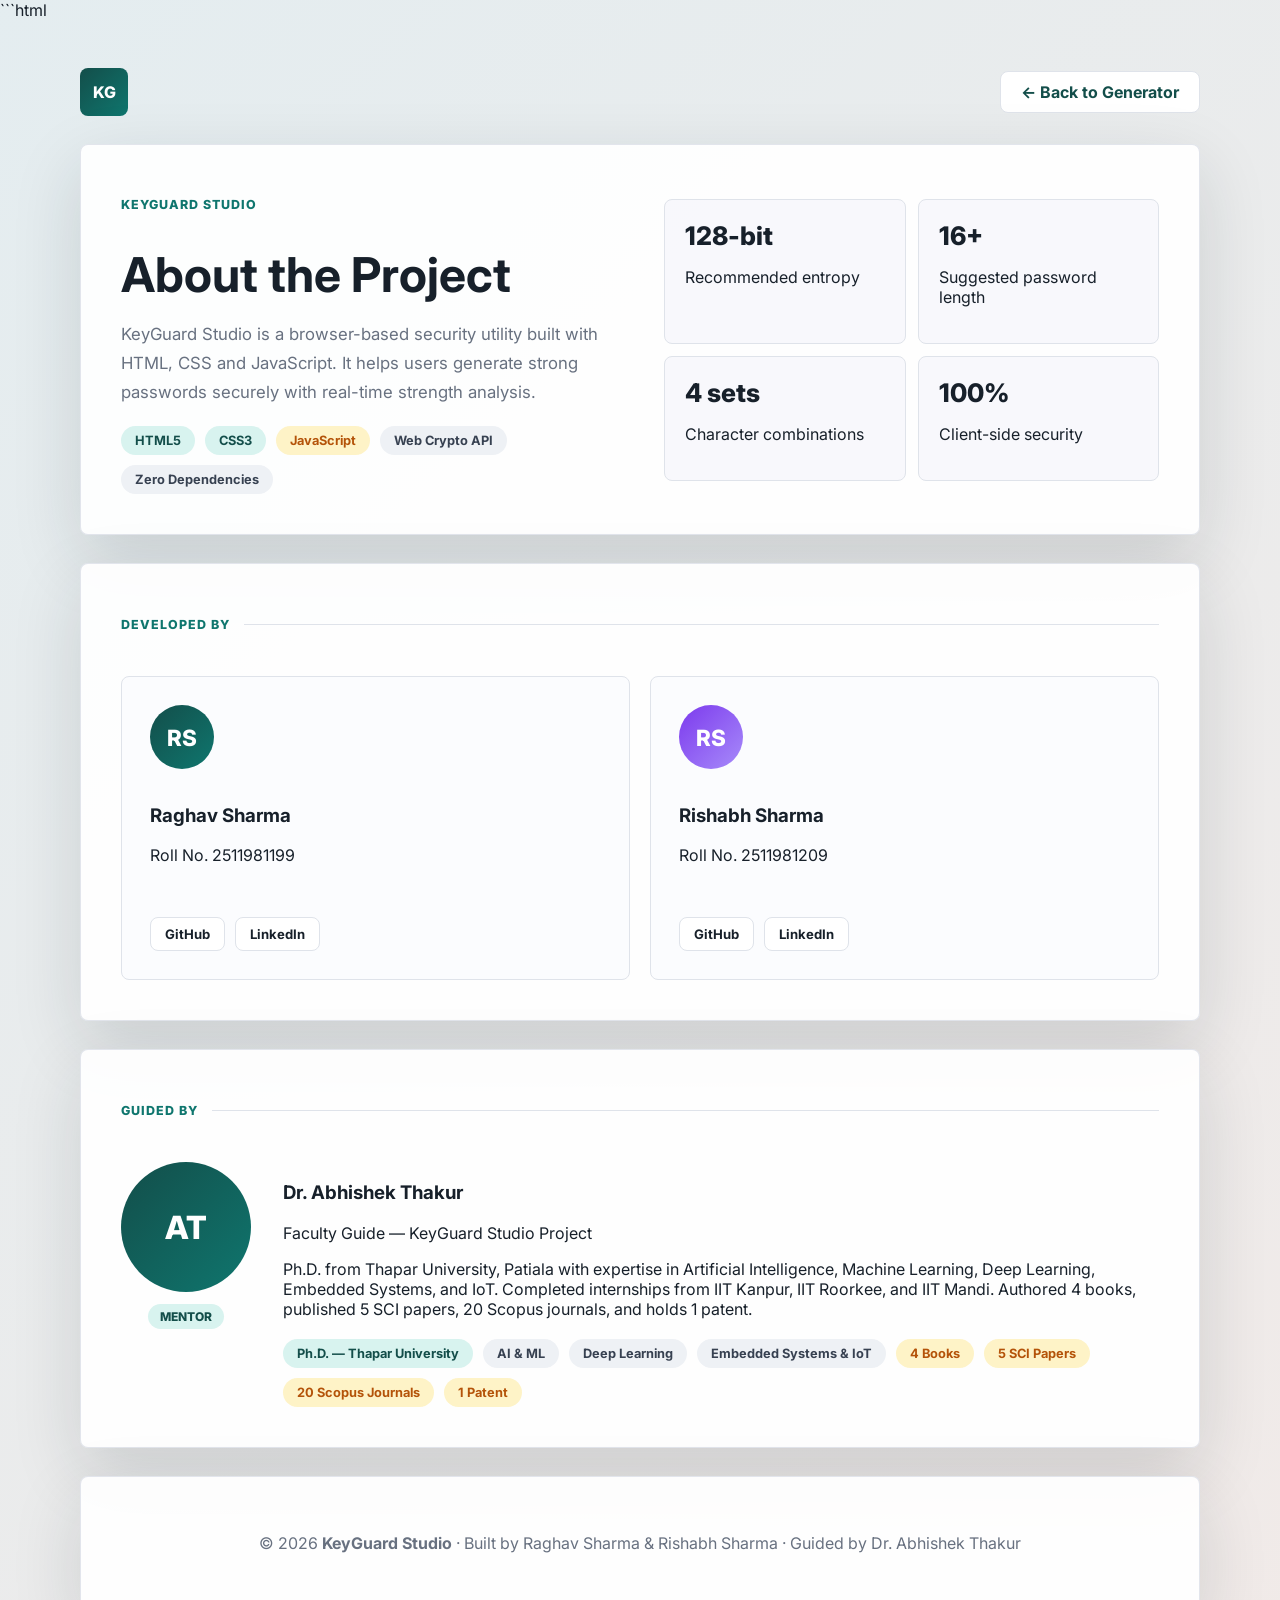
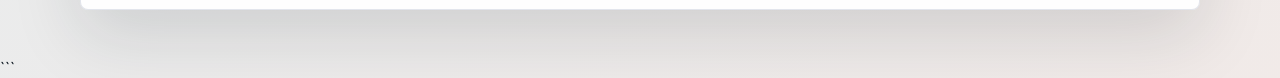
==== about.html @ 852b3b44 "Final Project" ====
```html
<!DOCTYPE html>
<html lang="en">
<head>
  <meta charset="UTF-8">
  <meta name="viewport" content="width=device-width, initial-scale=1.0">
  <title>About – KeyGuard Studio</title>
  <link rel="preconnect" href="https://fonts.googleapis.com">
  <link rel="preconnect" href="https://fonts.gstatic.com" crossorigin>
  <link href="https://fonts.googleapis.com/css2?family=Inter:wght@400;500;600;700;800&display=swap" rel="stylesheet">
  <style>
    :root {
      color-scheme: light;
      --ink: #17202a;
      --muted: #687180;
      --paper: #f6f7fb;
      --panel: #ffffff;
      --line: #dfe3ea;
      --brand: #0f766e;
      --brand-dark: #134e4a;
      --accent: #b45309;
      --shadow: 0 24px 70px rgba(23, 32, 42, 0.14);
    }

    * { box-sizing: border-box; }

    body {
      min-height: 100vh;
      margin: 0;
      font-family: "Inter", system-ui, sans-serif;
      color: var(--ink);
      background:
        linear-gradient(135deg, rgba(15, 118, 110, 0.08), rgba(180, 83, 9, 0.08)),
        var(--paper);
    }

    .page {
      width: min(1120px, calc(100% - 40px));
      margin: 0 auto;
      padding: 48px 0;
      display: flex;
      flex-direction: column;
      gap: 28px;
    }

    .topbar {
      display: flex;
      align-items: center;
      justify-content: space-between;
    }

    .brand-mark {
      width: 48px;
      height: 48px;
      display: grid;
      place-items: center;
      border-radius: 8px;
      color: #fff;
      background: linear-gradient(135deg, var(--brand-dark), var(--brand));
      font-weight: 800;
      text-decoration: none;
    }

    .nav-link {
      padding: 10px 20px;
      border: 1px solid var(--line);
      border-radius: 8px;
      background: #fff;
      color: var(--brand-dark);
      font-weight: 700;
      text-decoration: none;
    }

    .card {
      background: rgba(255,255,255,0.92);
      border: 1px solid rgba(223,227,234,0.9);
      border-radius: 8px;
      box-shadow: var(--shadow);
      padding: 40px;
    }

    .eyebrow {
      color: var(--brand);
      font-size: 0.78rem;
      font-weight: 800;
      letter-spacing: 0.08em;
      text-transform: uppercase;
    }

    h1 {
      font-size: clamp(1.8rem, 4vw, 3rem);
      margin-bottom: 12px;
    }

    h2 {
      font-size: clamp(1.3rem, 2.5vw, 1.7rem);
    }

    .hero-inner {
      display: grid;
      grid-template-columns: 1fr 1fr;
      gap: 48px;
      align-items: center;
    }

    .intro {
      color: var(--muted);
      font-size: 1.05rem;
      line-height: 1.7;
    }

    .project-badges,
    .mentor-achievements,
    .member-links {
      display: flex;
      flex-wrap: wrap;
      gap: 10px;
      margin-top: 20px;
    }

    .badge {
      padding: 7px 14px;
      border-radius: 999px;
      font-size: 0.8rem;
      font-weight: 700;
    }

    .badge-green { background: #d8f3ef; color: var(--brand-dark); }
    .badge-amber { background: #fef3c7; color: var(--accent); }
    .badge-slate { background: #eef1f5; color: #374151; }

    .stat-grid {
      display: grid;
      grid-template-columns: repeat(2, 1fr);
      gap: 12px;
    }

    .stat-box {
      padding: 20px;
      border: 1px solid var(--line);
      border-radius: 8px;
      background: rgba(246,247,251,0.78);
    }

    .stat-box span {
      display: block;
      font-size: 1.6rem;
      font-weight: 800;
    }

    .section-head {
      display: flex;
      align-items: center;
      gap: 14px;
      margin-bottom: 32px;
    }

    .section-line {
      flex: 1;
      height: 1px;
      background: var(--line);
    }

    .team-grid {
      display: grid;
      grid-template-columns: repeat(2, 1fr);
      gap: 20px;
    }

    .member-card {
      padding: 28px;
      border: 1px solid var(--line);
      border-radius: 8px;
      background: #fbfcfe;
      display: flex;
      flex-direction: column;
      gap: 16px;
    }

    .member-avatar {
      width: 64px;
      height: 64px;
      border-radius: 50%;
      display: grid;
      place-items: center;
      font-size: 1.4rem;
      font-weight: 800;
      color: #fff;
    }

    .avatar-r1 { background: linear-gradient(135deg, var(--brand-dark), var(--brand)); }
    .avatar-r2 { background: linear-gradient(135deg, #7c3aed, #a78bfa); }

    .social-btn {
      padding: 8px 14px;
      border: 1px solid var(--line);
      border-radius: 8px;
      background: #fff;
      color: var(--ink);
      font-size: 0.82rem;
      font-weight: 700;
      text-decoration: none;
    }

    .mentor-inner {
      display: grid;
      grid-template-columns: auto 1fr;
      gap: 32px;
      align-items: start;
    }

    .mentor-photo-wrap {
      display: flex;
      flex-direction: column;
      align-items: center;
      gap: 12px;
    }

    .mentor-photo {
      width: 130px;
      height: 130px;
      border-radius: 50%;
      object-fit: cover;
      border: 3px solid var(--brand);
    }

    .mentor-tag {
      padding: 5px 12px;
      border-radius: 999px;
      background: #d8f3ef;
      color: var(--brand-dark);
      font-size: 0.75rem;
      font-weight: 800;
      text-transform: uppercase;
    }

    .footer-card {
      text-align: center;
    }

    .footer-card p {
      color: var(--muted);
    }

    @media (max-width: 880px) {
      .hero-inner,
      .mentor-inner,
      .team-grid {
        grid-template-columns: 1fr;
      }
    }
  </style>
</head>
<body>
  <main class="page">

    <nav class="topbar">
      <a class="brand-mark" href="index.html">KG</a>
      <a class="nav-link" href="index.html">← Back to Generator</a>
    </nav>

    <div class="card">
      <div class="hero-inner">
        <div>
          <p class="eyebrow">KeyGuard Studio</p>
          <h1>About the Project</h1>
          <p class="intro">
            KeyGuard Studio is a browser-based security utility built with HTML, CSS and JavaScript. It helps users generate strong passwords securely with real-time strength analysis.
          </p>
          <div class="project-badges">
            <span class="badge badge-green">HTML5</span>
            <span class="badge badge-green">CSS3</span>
            <span class="badge badge-amber">JavaScript</span>
            <span class="badge badge-slate">Web Crypto API</span>
            <span class="badge badge-slate">Zero Dependencies</span>
          </div>
        </div>

        <div class="stat-grid">
          <div class="stat-box"><span>128-bit</span><p>Recommended entropy</p></div>
          <div class="stat-box"><span>16+</span><p>Suggested password length</p></div>
          <div class="stat-box"><span>4 sets</span><p>Character combinations</p></div>
          <div class="stat-box"><span>100%</span><p>Client-side security</p></div>
        </div>
      </div>
    </div>

    <div class="card">
      <div class="section-head">
        <p class="eyebrow">Developed By</p>
        <div class="section-line"></div>
      </div>

      <div class="team-grid">

        <div class="member-card">
          <div class="member-avatar avatar-r1">RS</div>
          <div>
            <h3>Raghav Sharma</h3>
            <p>Roll No. 2511981199</p>
          </div>
          <div class="member-links">
            <a class="social-btn" href="https://github.com/raghavsharmaxyz-gif" target="_blank">GitHub</a>
            <a class="social-btn" href="https://www.linkedin.com/in/raghav-sharma-55755037b" target="_blank">LinkedIn</a>
          </div>
        </div>

        <div class="member-card">
          <div class="member-avatar avatar-r2">RS</div>
          <div>
            <h3>Rishabh Sharma</h3>
            <p>Roll No. 2511981209</p>
          </div>
          <div class="member-links">
            <a class="social-btn" href="https://github.com/Rishabh2442" target="_blank">GitHub</a>
            <a class="social-btn" href="https://www.linkedin.com/in/rishabh-sharma-848b1b401" target="_blank">LinkedIn</a>
          </div>
        </div>

      </div>
    </div>

    <div class="card">
      <div class="section-head">
        <p class="eyebrow">Guided By</p>
        <div class="section-line"></div>
      </div>

      <div class="mentor-inner">
        <div class="mentor-photo-wrap">
          <img
            class="mentor-photo"
            src="dr-abhishek.jpg"
            alt="Dr. Abhishek Thakur"
            onerror="this.style.display='none';this.nextElementSibling.style.display='grid';"
          >
          <div style="display:none;width:130px;height:130px;border-radius:50%;background:linear-gradient(135deg,var(--brand-dark),var(--brand));place-items:center;font-size:2rem;font-weight:800;color:#fff;">AT</div>
          <span class="mentor-tag">Mentor</span>
        </div>

        <div>
          <h3>Dr. Abhishek Thakur</h3>
          <p>Faculty Guide — KeyGuard Studio Project</p>
          <p>
            Ph.D. from Thapar University, Patiala with expertise in Artificial Intelligence, Machine Learning, Deep Learning, Embedded Systems, and IoT. Completed internships from IIT Kanpur, IIT Roorkee, and IIT Mandi. Authored 4 books, published 5 SCI papers, 20 Scopus journals, and holds 1 patent.
          </p>

          <div class="mentor-achievements">
            <span class="badge badge-green">Ph.D. — Thapar University</span>
            <span class="badge badge-slate">AI & ML</span>
            <span class="badge badge-slate">Deep Learning</span>
            <span class="badge badge-slate">Embedded Systems & IoT</span>
            <span class="badge badge-amber">4 Books</span>
            <span class="badge badge-amber">5 SCI Papers</span>
            <span class="badge badge-amber">20 Scopus Journals</span>
            <span class="badge badge-amber">1 Patent</span>
          </div>
        </div>
      </div>
    </div>

    <div class="card footer-card">
      <p>© 2026 <strong>KeyGuard Studio</strong> · Built by Raghav Sharma & Rishabh Sharma · Guided by Dr. Abhishek Thakur</p>
    </div>

  </main>
</body>
</html>
```
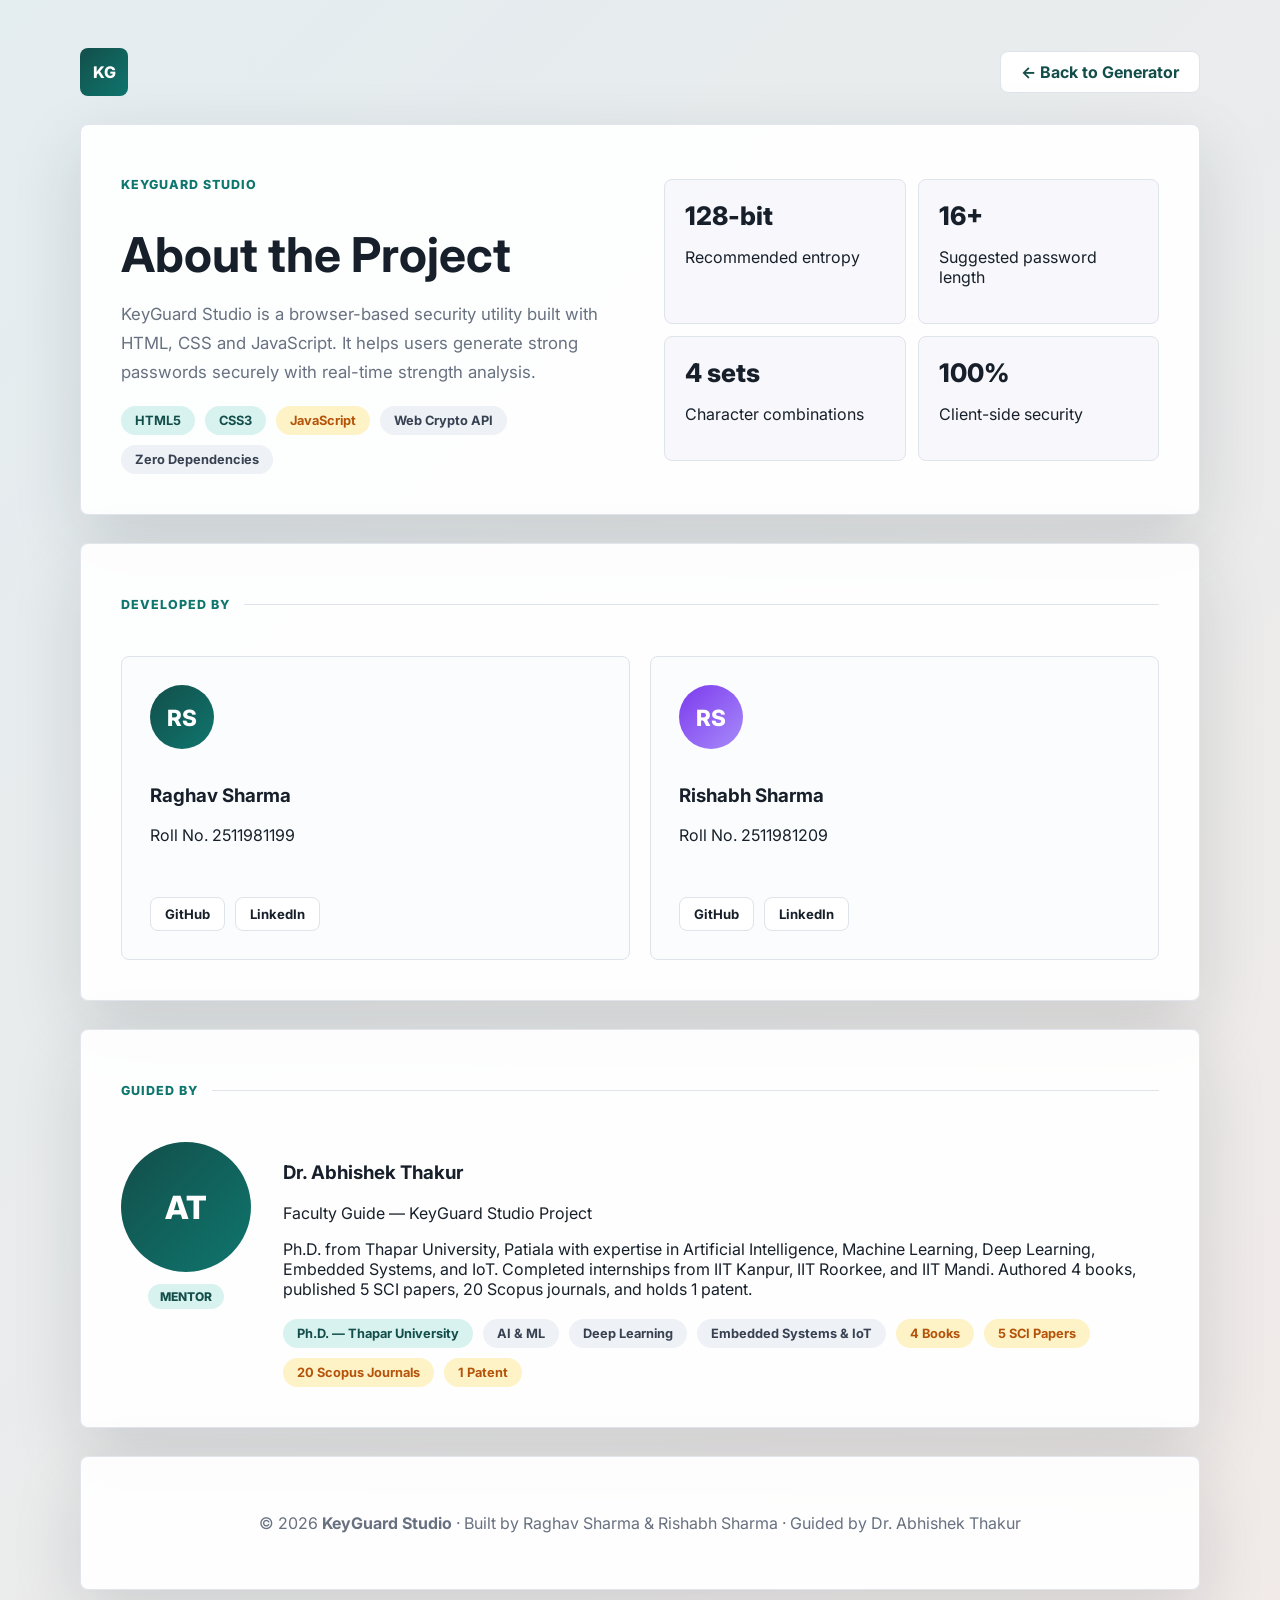
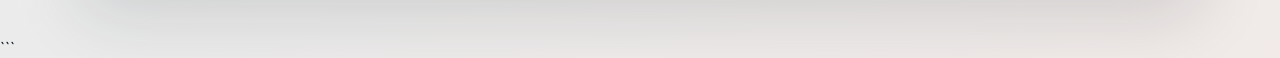
==== commit 3af4c47c: "Password Generator" ====
--- a/about.html
+++ b/about.html
@@ -1,4 +1,3 @@
-```html
 <!DOCTYPE html>
 <html lang="en">
 <head>
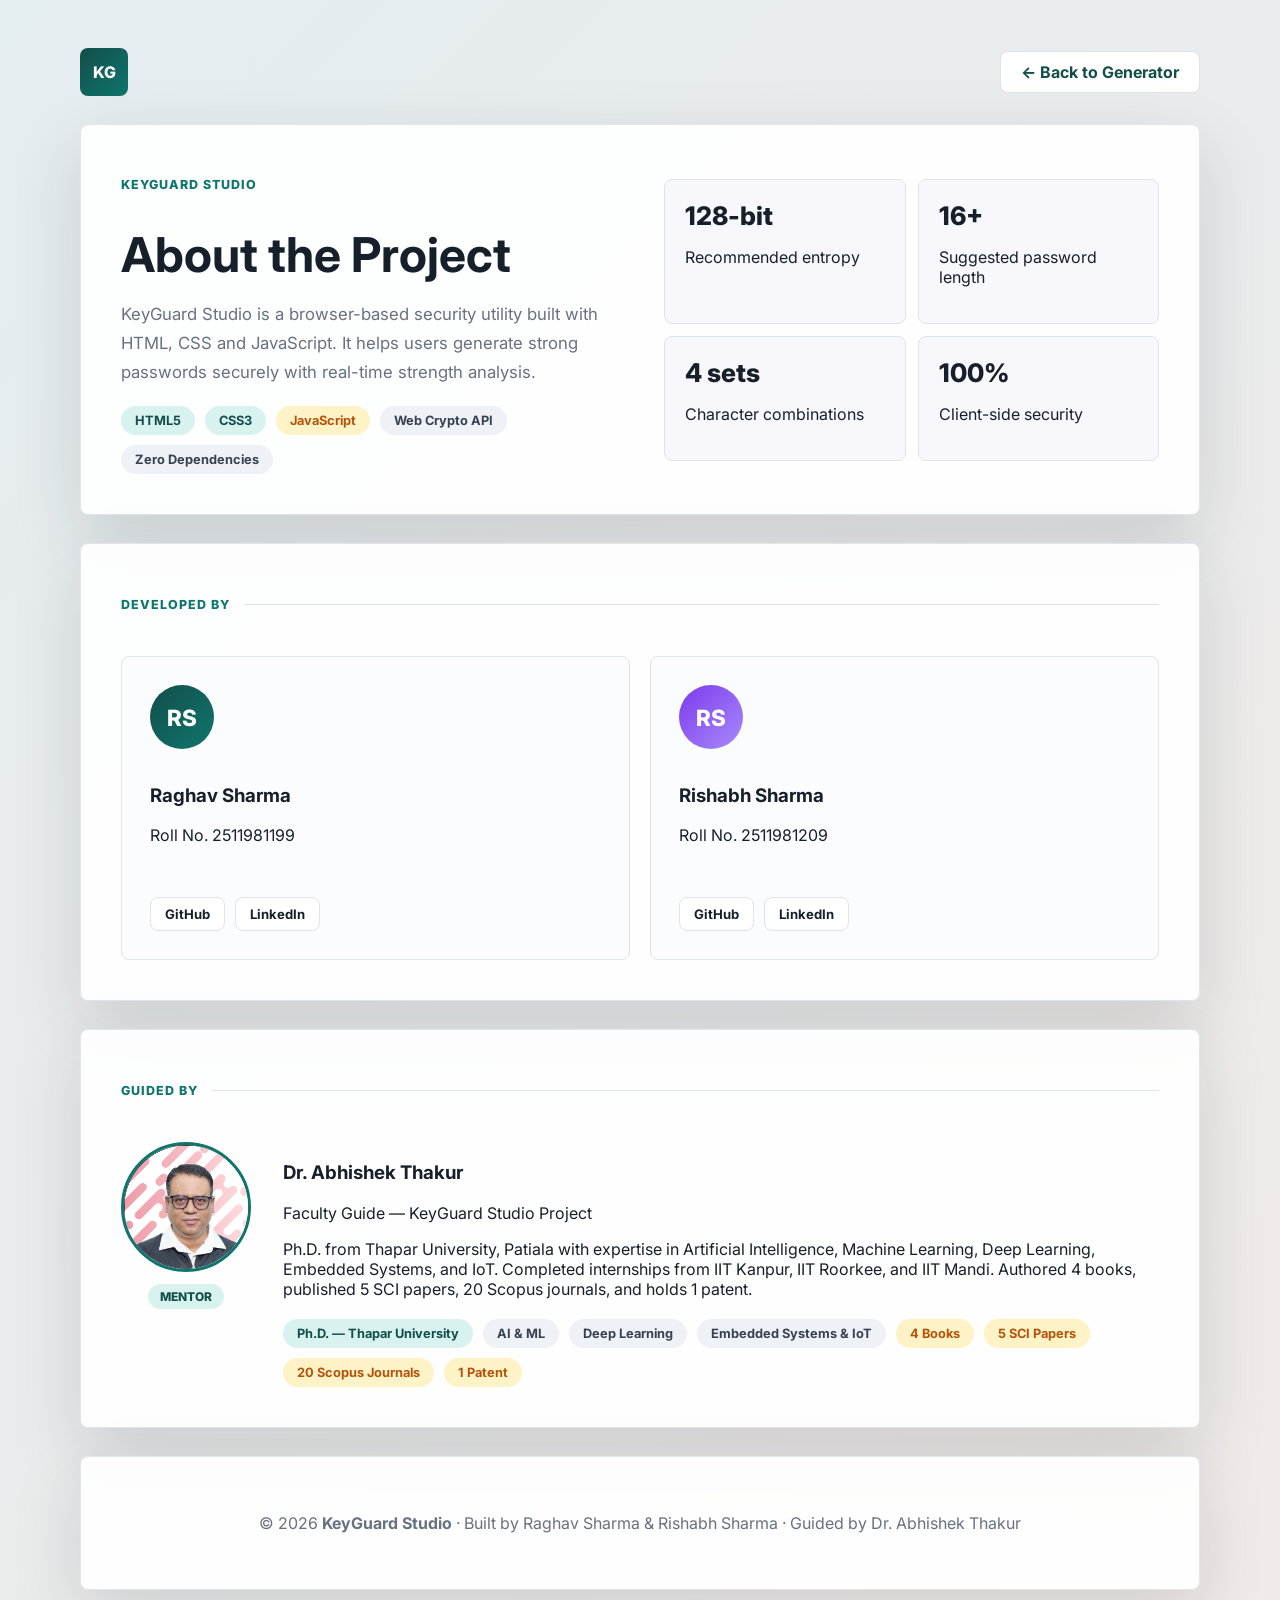
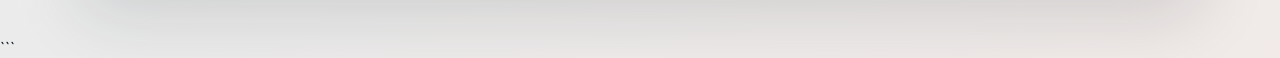
==== commit af448716: "Add mentor photos and update image source in about.html" ====
--- a/about.html
+++ b/about.html
@@ -329,7 +329,7 @@
         <div class="mentor-photo-wrap">
           <img
             class="mentor-photo"
-            src="dr-abhishek.jpg"
+            src="image47.jpeg"
             alt="Dr. Abhishek Thakur"
             onerror="this.style.display='none';this.nextElementSibling.style.display='grid';"
           >
